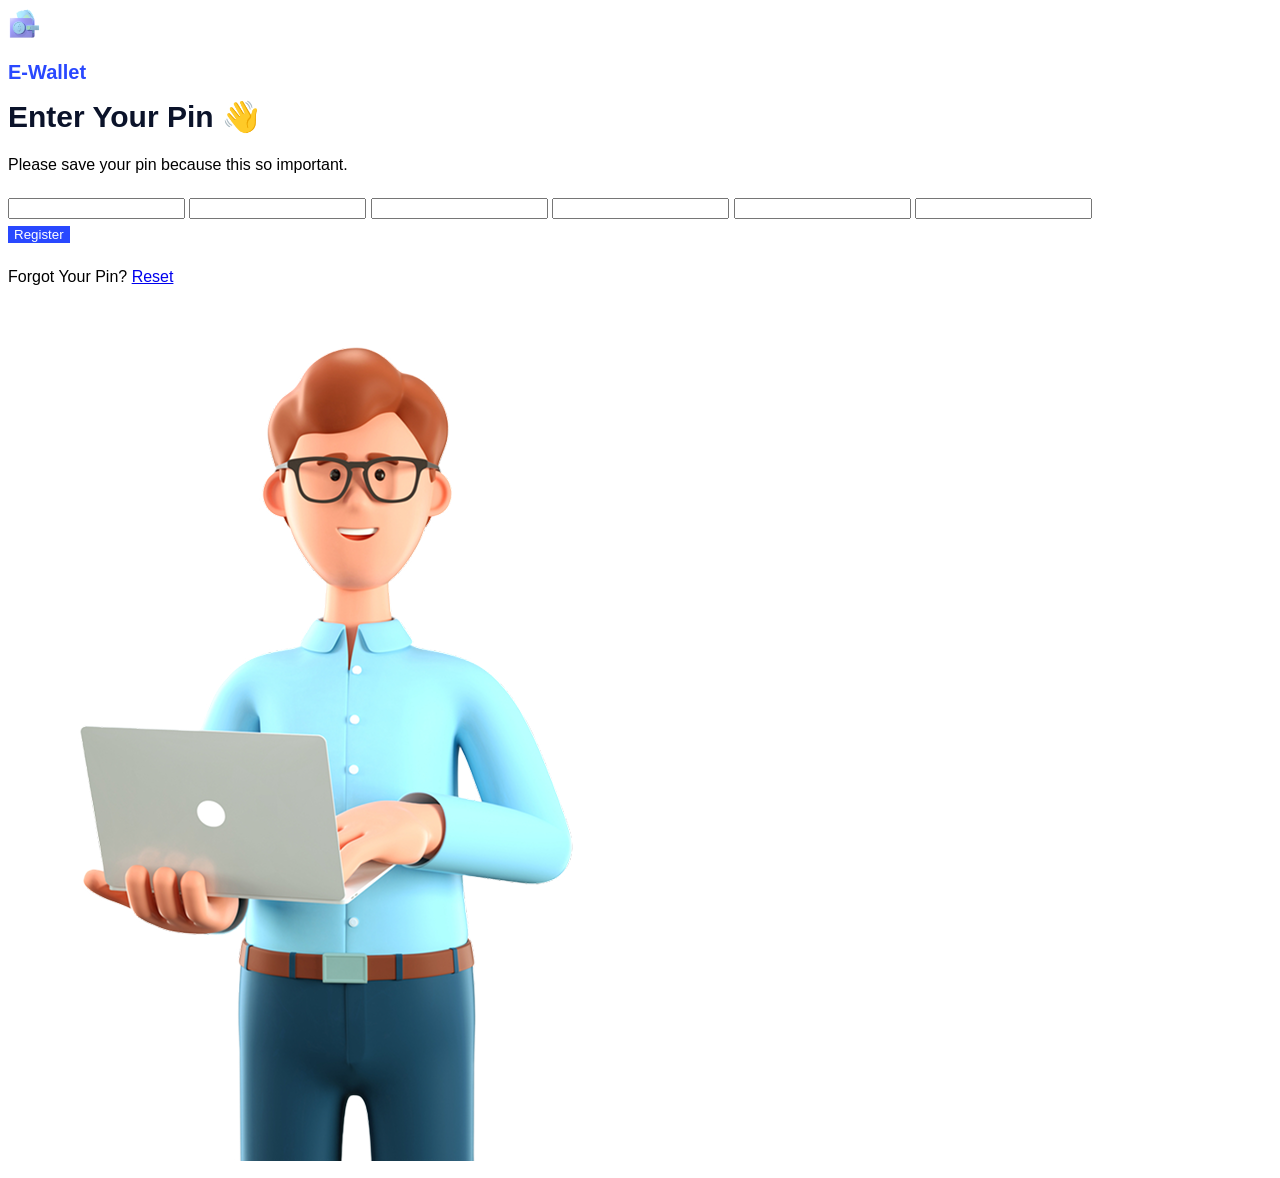
==== pages/auth/enter-pin.html @ 1aad9779 "feat: add new structure html for enterpin page" ====
<!doctype html>
<html lang="en">
  <head>
    <meta charset="UTF-8" />
    <meta name="viewport" content="width=device-width, initial-scale=1.0" />
    <title>Register</title>
    <link rel="stylesheet" href="../../styles/global.css" />
    <link rel="stylesheet" href="../../styles/enter-pin.css" />
  </head>
  <body>
    <div class="left-side">
      <header>
        <img src="../../assets/icons/logo.svg" alt="Logo" />
        <h1 class="title">E-Wallet</h1>
      </header>
      <main>
        <h1 class="heading-1">Enter Your Pin 👋</h1>
        <p>Please save your pin because this so important.</p>
        <form class="form-layout" action="">
          <div class="container-input-pin">
            <input
              type="text"
              inputmode="numeric"
              maxlength="1"
              pattern="[0-9]*"
            />
            <input
              type="text"
              inputmode="numeric"
              maxlength="1"
              pattern="[0-9]*"
            />
            <input
              type="text"
              inputmode="numeric"
              maxlength="1"
              pattern="[0-9]*"
            />
            <input
              type="text"
              inputmode="numeric"
              maxlength="1"
              pattern="[0-9]*"
            />
            <input
              type="text"
              inputmode="numeric"
              maxlength="1"
              pattern="[0-9]*"
            />
            <input
              type="text"
              inputmode="numeric"
              maxlength="1"
              pattern="[0-9]*"
            />
          </div>
          <button class="btn-blue btn-sizing">Register</button>
        </form>
        <p>
          Forgot Your Pin? <span class="text-reset"><a href="#">Reset</a></span>
        </p>
      </main>
    </div>
    <div class="right-side">
      <picture>
        <img
          src="../../assets/images/dekstop-enter-pin-picture.png"
          alt="register-picture"
        />
      </picture>
    </div>
  </body>
</html>
---- styles/global.css ----
/* Regular */
@font-face {
  font-family: "MontserratLocal";
  src:
    local("MontserratLocal"),
    url(../assets/fonts/Montserrat-Regular.ttf) format("opentype");
  font-weight: 100 400;
  font-style: normal;
  font-display: swap;
}

/* NunitoSans */
@font-face {
  font-family: "NunitoSans";
  src:
    local("NunitoSans"),
    url(../assets/fonts/NunitoSans-VariableFont_YTLC\,opsz\,wdth\,wght.ttf)
      format("opentype");
  font-weight: 100 700;
  font-style: normal;
  font-display: swap;
}

:root {
  --ff-montserrat: "Montserrat", sans-serif;
  --ff-nunitosans: "NunitoSans", sans-serif;
  --fs-title: 20px;
  --lh-title: 100%;
  --ls-title: 0%;
  --fs-base: 16px;
  --lh-base: 166%;
  --ls-base: 0%;
  --fs-heading-1: 30px;
  --lh-heading-1: 100%;
  --ls-heading-1: 0%;
  --fs-placeholder-v1: 12px;
  --lh-placeholder-v1: 100%;
  --ls-placeholder-v1: 0.75px;
  --fs-placeholder-v2: 14px;
  --lh-placeholder-v2: 20px;
  --ls-placeholder-v2: 0%;
  --clr-primary-v1: #3969fd;
  --clr-secondary: #ffffff;
  --clr-primary-v2: radial-gradient(circle, #7b9bff00 0%, #3868fdde 87%);
  --clr-font-blue: #2948ff;
  --clr-font-white: #ffffff;
  --clr-font-grey: #4f5665;
  --clr-font-black: #0b132a;
  --clr-font-red: #d00000;
}

body {
  font-family: var(--ff-montserrat);
  font-size: var(--fs-base);
  line-height: var(--lh-base);
  letter-spacing: var(--ls-base);
  font-weight: 400;
}

.title {
  font-size: var(--fs-title);
  line-height: var(--lh-title);
  letter-spacing: var(--ls-title);
  color: var(--clr-font-blue);
}
.heading-1 {
  font-size: var(--fs-heading-1);
  line-height: var(--lh-heading-1);
  letter-spacing: var(--ls-heading-1);
  color: var(--clr-font-black);
}

.base {
  font-size: var(--fs-base);
  line-height: var(--lh-base);
  letter-spacing: var(--ls-base);
  color: var(--clr-font-grey);
}

.placeholder-v1 {
  font-family: var(--ff-montserrat);
  font-size: var(--fs-placeholder-v1);
  line-height: var(--lh-placeholder-v1);
  letter-spacing: var(--ls-placeholder-v1);
  font-weight: 400;
  color: var(--clr-font-grey);
}

.placeholder-v2 {
  font-family: var(--ff-montserrat);
  font-size: var(--fs-placeholder-v2);
  line-height: var(--lh-placeholder-v2);
  letter-spacing: var(--ls-placeholder-v2);
  font-weight: 500;
  color: var(--clr-font-grey);
}

.container-auth {
  display: flex;
  flex-direction: column;
  gap: 8px;
}

.label-input-auth {
  font-family: var(--ff-montserrat);
  font-weight: 500;
}

.container-input-auth {
  display: flex;
  justify-content: left;
  align-items: center;
  gap: 10px;
  width: 537px;
  height: 15px;
  border-radius: 8px;
  padding: 14px 13px;
  border: 1px solid var(--clr-font-grey);
}

.container-input-auth:focus {
  border-color: var(--clr-font-black);
}

.input-auth {
  width: 484px;
  height: 20px;
  border: none;
  font-family: var(--ff-montserrat);
  font-size: var(--fs-placeholder-v1);
  line-height: var(--lh-placeholder-v1);
  letter-spacing: var(--ls-placeholder-v1);
  font-weight: 400;
  color: var(--clr-font-grey);
  padding: 0;
}

.input-auth:active {
  border: none;
}

.input-auth:focus-visible {
  outline: none;
}

.btn-blue {
  background-color: var(--clr-font-blue);
  color: var(--clr-font-white);
  border: none;
}

.btn-white {
  background-color: var(--clr-font-white);
  color: var(--clr-font-blue);
  border: none;
}
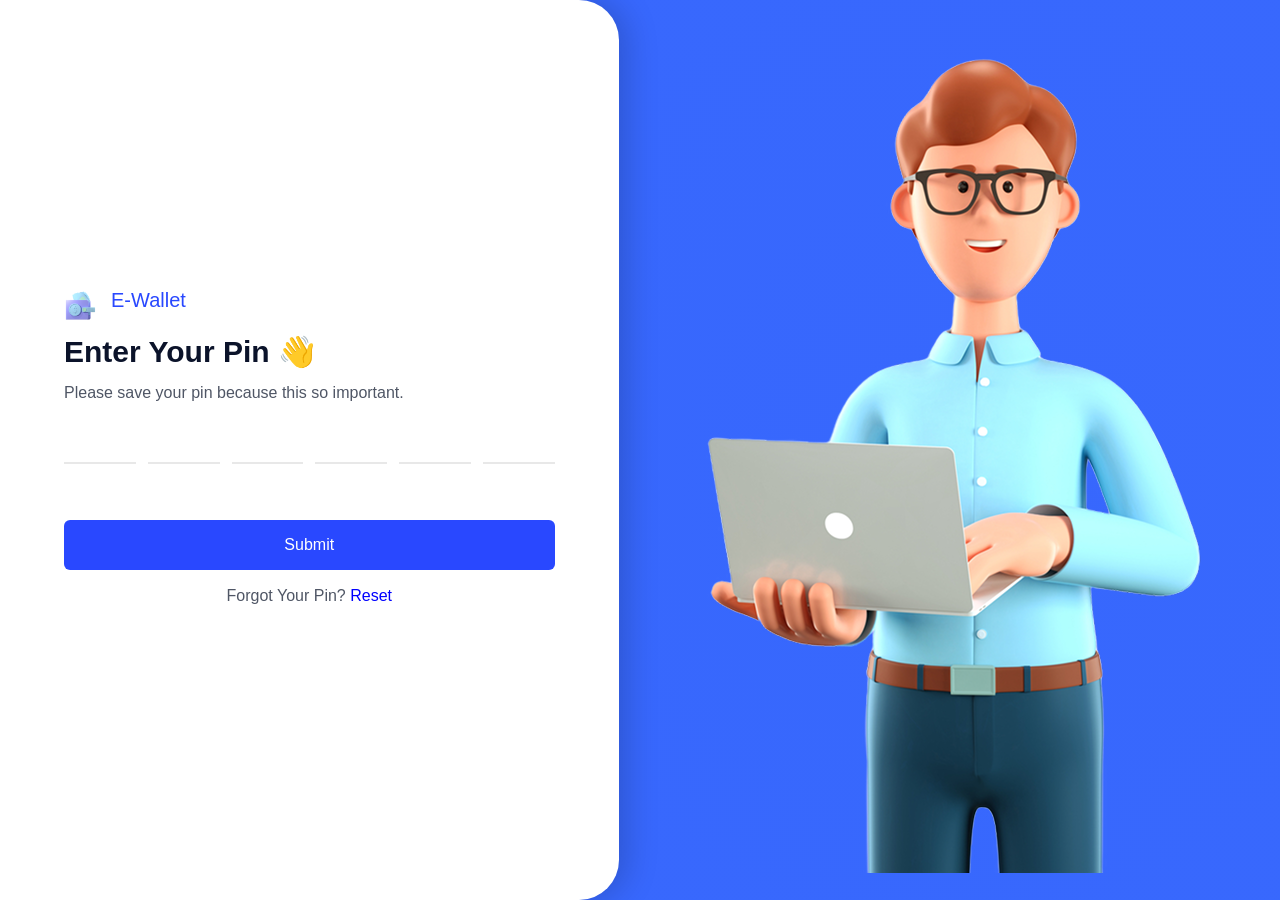
==== commit a3d50bda: "repactor: tag name and add attribute type to button, id and required to input" ====
--- a/pages/auth/enter-pin.html
+++ b/pages/auth/enter-pin.html
@@ -11,7 +11,7 @@
     <div class="left-side">
       <header>
         <img src="../../assets/icons/logo.svg" alt="Logo" />
-        <h1 class="title">E-Wallet</h1>
+        <span class="title">E-Wallet</span>
       </header>
       <main>
         <h1 class="heading-1">Enter Your Pin 👋</h1>
@@ -23,42 +23,51 @@
               inputmode="numeric"
               maxlength="1"
               pattern="[0-9]*"
+              autocomplete="off"
             />
             <input
               type="text"
               inputmode="numeric"
               maxlength="1"
               pattern="[0-9]*"
+              autocomplete="off"
             />
             <input
               type="text"
               inputmode="numeric"
               maxlength="1"
               pattern="[0-9]*"
+              autocomplete="off"
             />
             <input
               type="text"
               inputmode="numeric"
               maxlength="1"
               pattern="[0-9]*"
+              autocomplete="off"
             />
             <input
               type="text"
               inputmode="numeric"
               maxlength="1"
               pattern="[0-9]*"
+              autocomplete="off"
             />
             <input
               type="text"
               inputmode="numeric"
               maxlength="1"
               pattern="[0-9]*"
+              autocomplete="off"
             />
           </div>
-          <button class="btn-blue btn-sizing">Register</button>
+          <button type="submit" class="btn-blue btn-sizing">Submit</button>
         </form>
         <p>
-          Forgot Your Pin? <span class="text-reset"><a href="#">Reset</a></span>
+          Forgot Your Pin?
+          <span class="text-reset"
+            ><a href="./forgot-password.html">Reset</a></span
+          >
         </p>
       </main>
     </div>
--- a/styles/global.css
+++ b/styles/global.css
@@ -1,3 +1,10 @@
+*,
+*::before,
+*::after {
+  box-sizing: border-box;
+  padding: 0;
+  margin: 0;
+}
 /* Regular */
 @font-face {
   font-family: "MontserratLocal";
@@ -147,10 +154,12 @@
   background-color: var(--clr-font-blue);
   color: var(--clr-font-white);
   border: none;
+  cursor: pointer;
 }
 
 .btn-white {
   background-color: var(--clr-font-white);
   color: var(--clr-font-blue);
   border: none;
+  cursor: pointer;
 }
--- a/styles/enter-pin.css
+++ b/styles/enter-pin.css
@@ -0,0 +1,135 @@
+body {
+  display: grid;
+  grid-template-columns: 45fr 55f;
+  height: 100vh;
+  width: 100vw;
+  margin: 0;
+  padding: 0;
+  background-color: #3868fd;
+}
+
+.left-side {
+  grid-column: 1;
+  grid-row: 1;
+  border-top-right-radius: 40px;
+  border-bottom-right-radius: 40px;
+  z-index: 2;
+  padding: clamp(40px, 8vw, 126px) clamp(24px, 5vw, 79px);
+  display: flex;
+  flex-direction: column;
+  justify-content: center;
+  gap: 15px;
+  background-color: #ffffff;
+  box-shadow: 8px 0 32px rgba(0, 0, 0, 0.18);
+  overflow-y: auto;
+}
+
+.right-side {
+  grid-column: 2;
+  grid-row: 1;
+  background: radial-gradient(circle, #7b9bff00 0%, #3868fdde 87%);
+  background-color: #3868fdde;
+  display: flex;
+  align-items: center;
+  justify-content: center;
+  overflow: hidden;
+}
+
+header {
+  display: flex;
+  gap: 15px;
+}
+
+main {
+  display: flex;
+  flex-direction: column;
+  gap: 13px;
+}
+
+.form-layout {
+  display: flex;
+  flex-direction: column;
+  gap: 56px;
+}
+
+.container-input-pin {
+  display: flex;
+  gap: 12px;
+  justify-content: space-around;
+  align-items: center;
+}
+
+.container-input-pin input {
+  border: none;
+  outline: none;
+  border-bottom: 2px solid #e8e8e8;
+  width: 66px;
+  flex: 1;
+  text-align: center;
+  font-size: 30px;
+  color: #0b132a;
+  padding-bottom: 8px;
+  background: transparent;
+  transition: border-color 0.2s ease;
+}
+
+.container-input-pin input:focus-visible {
+  outline: none;
+  border-bottom: 2px solid #2948ff;
+}
+
+p {
+  font-weight: 400;
+  color: #4f5665;
+  text-align: left;
+}
+
+main > p:last-child {
+  font-weight: 400;
+  color: #4f5665;
+  text-align: center;
+}
+
+.btn-register {
+  width: 100%;
+  height: 51px;
+  border: 1px solid #e8e8e8;
+  display: flex;
+  justify-content: center;
+  align-items: center;
+  gap: 22px;
+  border-radius: 100px;
+  padding: 10px;
+  background-color: transparent;
+  font-size: 18px;
+  line-height: 100%;
+  letter-spacing: 0.5%;
+  text-align: center;
+  cursor: pointer;
+  transition:
+    background-color 0.2s ease,
+    border-color 0.2s ease;
+}
+
+.btn-sizing {
+  width: 100%;
+  height: 50px;
+  border-radius: 6px;
+  padding: 10px;
+  font-size: 16px;
+  cursor: pointer;
+  transition: opacity 0.2s ease;
+}
+
+.btn-sizing:hover {
+  opacity: 0.9;
+}
+
+.text-reset > a {
+  color: blue;
+  text-decoration: none;
+}
+
+.text-reset > a:hover {
+  text-decoration: underline;
+}
